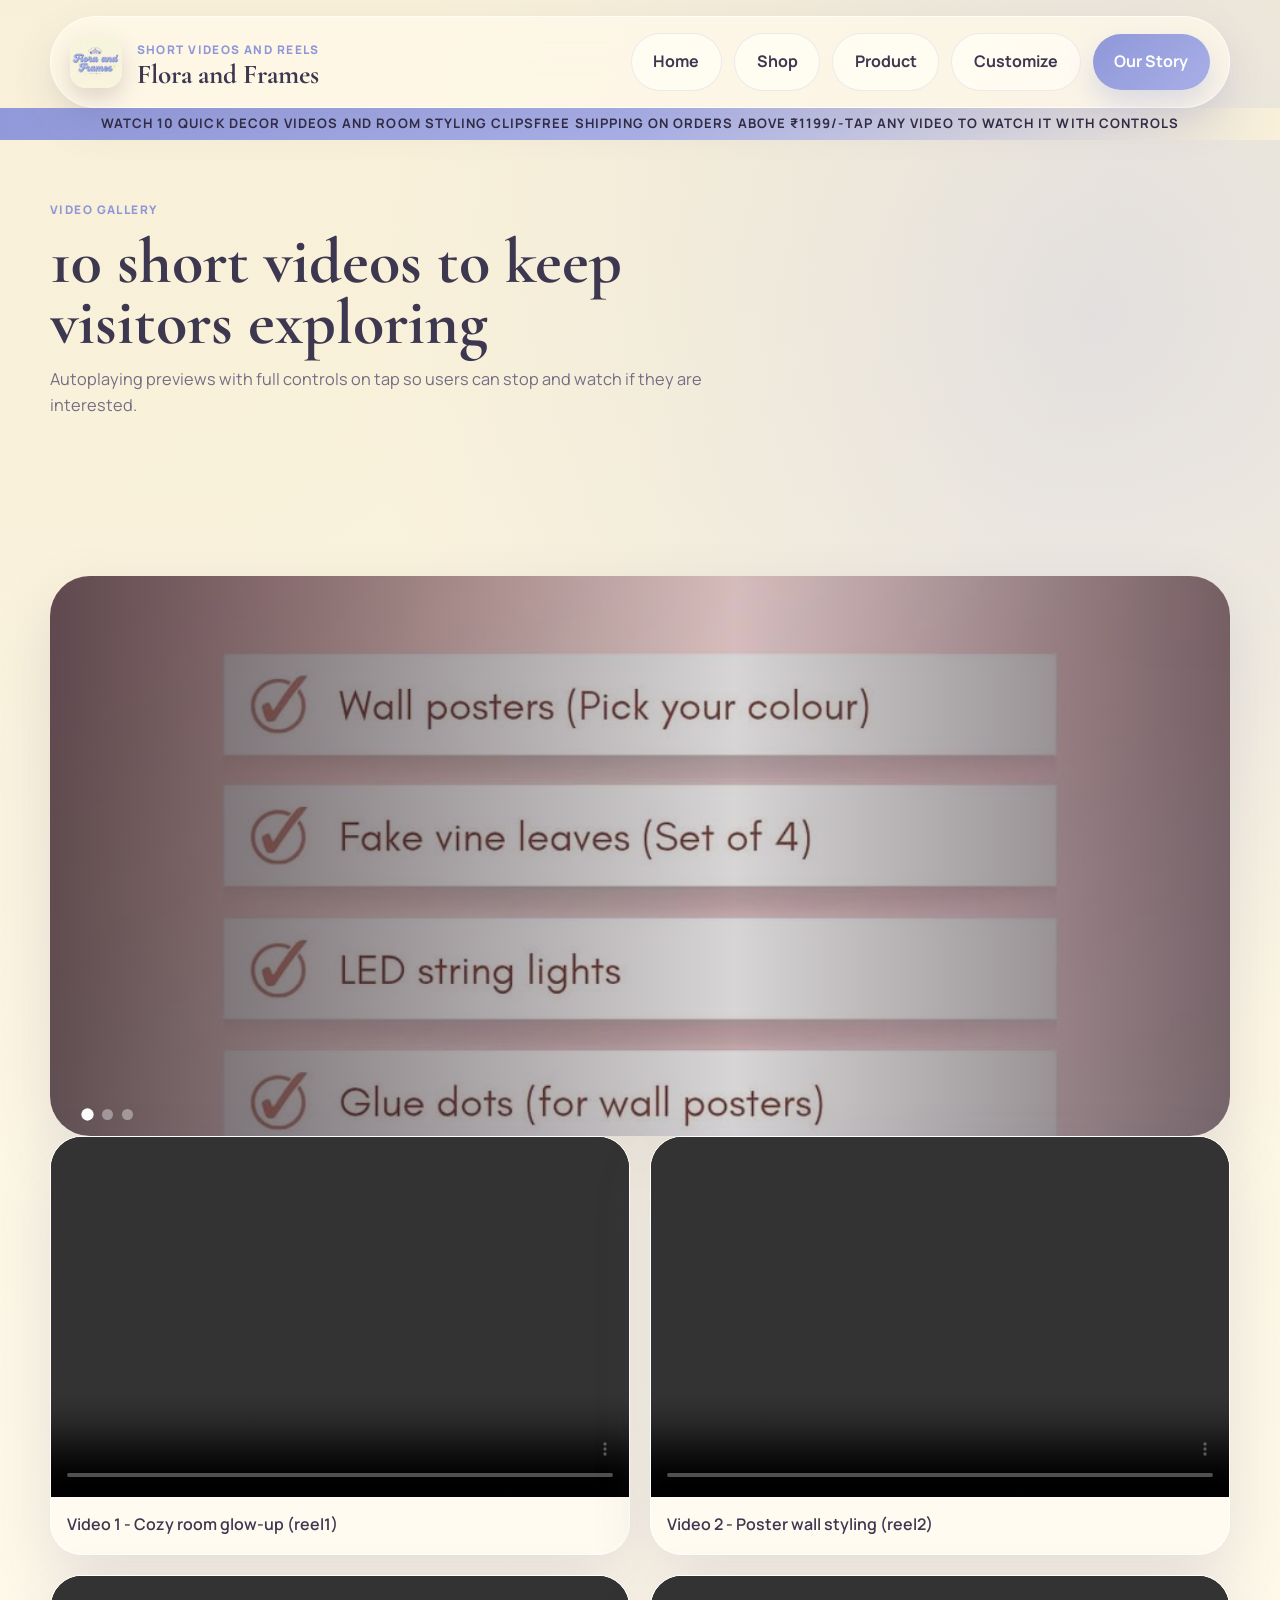
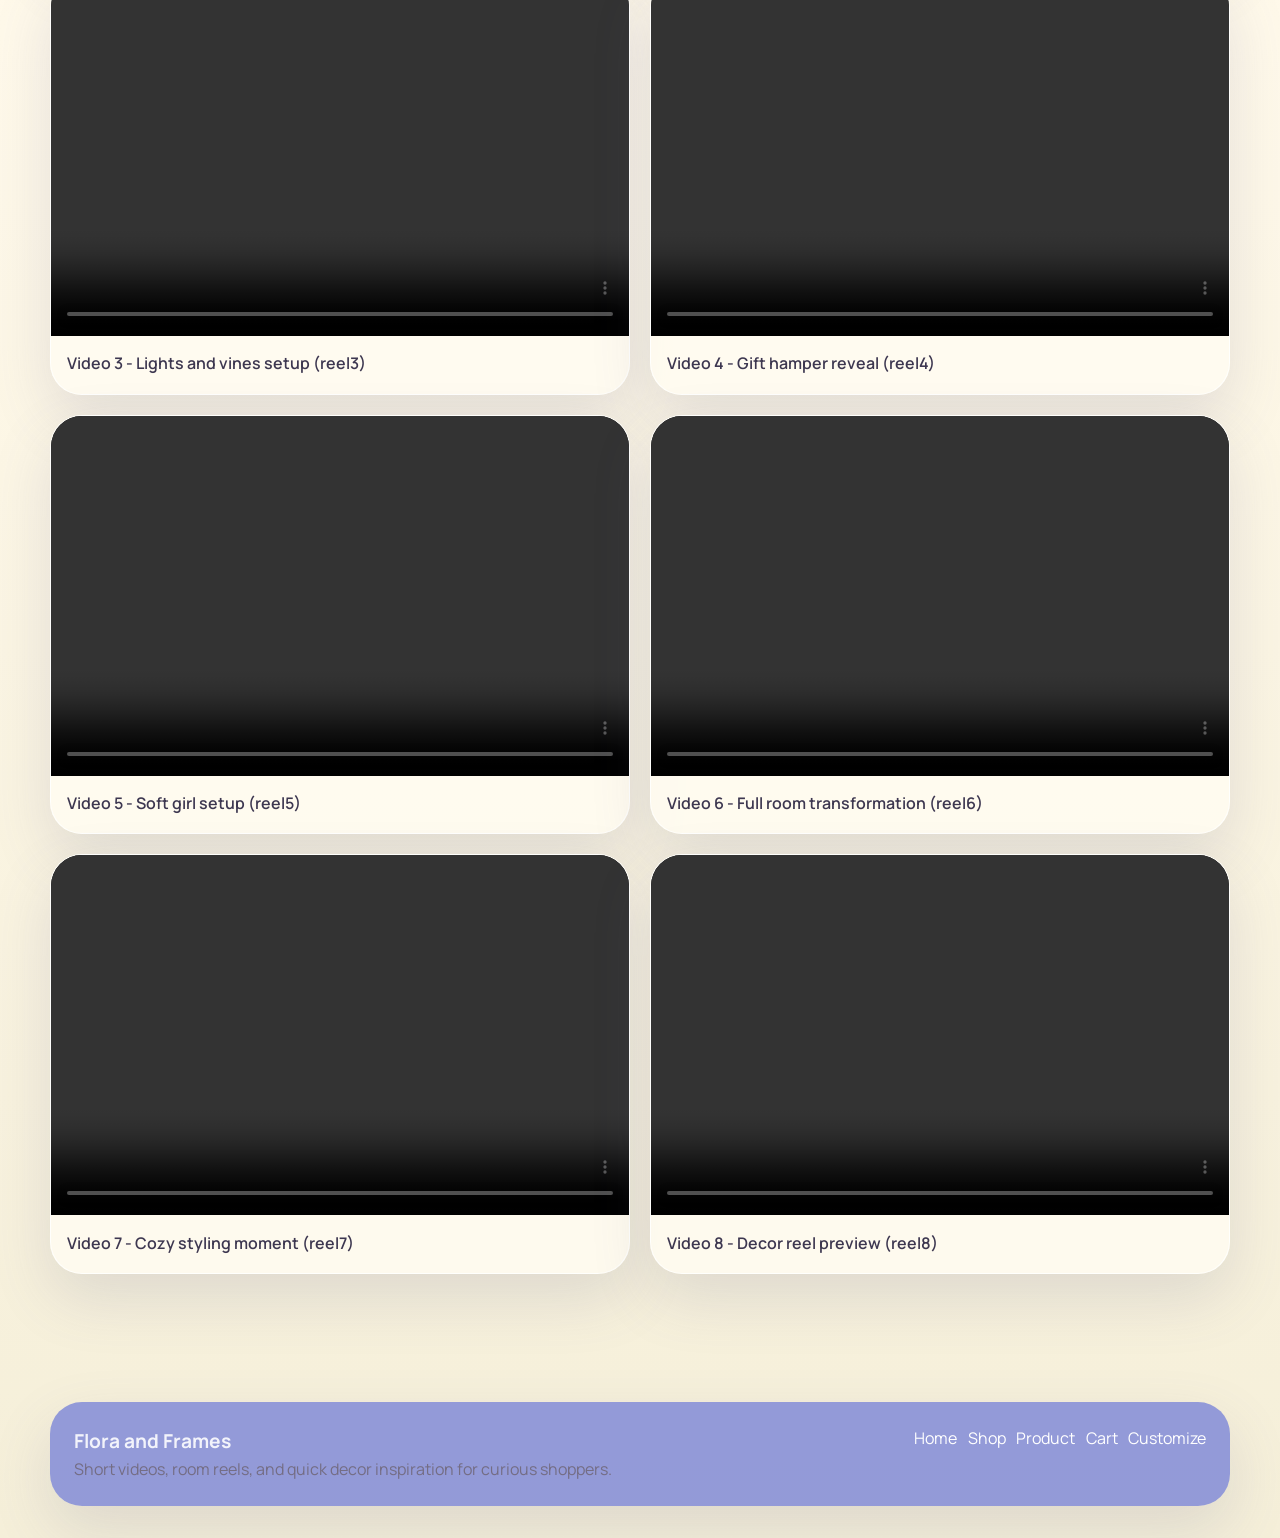
==== videos.html @ ca508e43 "Move site to repo root for Vercel static deploy; add vercel.json Made-with: Cursor" ====
<!doctype html>
<html lang="en">
  <head>
    <meta charset="UTF-8" />
    <meta name="viewport" content="width=device-width, initial-scale=1.0" />
    <title>Flora and Frames - Videos</title>
    <link rel="preconnect" href="https://fonts.googleapis.com" />
    <link rel="preconnect" href="https://fonts.gstatic.com" crossorigin />
    <link
      href="https://fonts.googleapis.com/css2?family=Cormorant+Garamond:wght@500;600;700&family=Manrope:wght@400;500;600;700;800&display=swap"
      rel="stylesheet"
    />
    <link rel="stylesheet" href="style.css" />
  </head>
  <body>
    <nav class="navbar">
      <button
        class="mobile-menu-toggle"
        type="button"
        aria-label="Toggle navigation"
        aria-expanded="false"
      >
        <span></span>
        <span></span>
        <span></span>
      </button>
      <div class="logo" onclick="goHome()">
        <img src="logo.jpg" alt="Flora and Frames" class="logo-img" />
        <div>
          <span class="brand-tag">Short videos and reels</span>
          <h2>Flora and Frames</h2>
        </div>
      </div>
      <div class="nav-actions" aria-label="Quick actions">
        <button
          class="icon-button"
          type="button"
          aria-label="Search"
          onclick="goShop()"
        >
          <svg viewBox="0 0 24 24" aria-hidden="true">
            <circle cx="11" cy="11" r="6.5"></circle>
            <path d="M16.2 16.2L21 21"></path>
          </svg>
        </button>
        <button
          class="icon-button"
          type="button"
          aria-label="Bag"
          onclick="goCart()"
        >
          <svg viewBox="0 0 24 24" aria-hidden="true">
            <path d="M7 8.5h10l-1 10H8z"></path>
            <path d="M9.5 8.5a2.5 2.5 0 0 1 5 0"></path>
          </svg>
          <span class="cart-count" data-cart-count>0</span>
        </button>
      </div>
      <div class="nav-links">
        <button class="nav-button ghost" onclick="goHome()">Home</button>
        <button class="nav-button ghost" onclick="goShop()">Shop</button>
        <button
          class="nav-button ghost"
          data-nav="product"
          onclick="goProduct()"
        >
          Product
        </button>
        <button class="nav-button ghost" onclick="goCustomize()">
          Customize
        </button>
        <button class="nav-button" onclick="goStory()">Our Story</button>
      </div>
    </nav>

    <div class="shipping-banner">
      <div class="announcement-slider" id="announcement-slider">
        <p class="announcement-item is-active">
          Watch 10 quick decor videos and room styling clips
        </p>
        <p class="announcement-item">
          Free shipping on orders above &#8377;1199/-
        </p>
        <p class="announcement-item">Tap any video to watch it with controls</p>
      </div>
    </div>

    <main class="page-main">
      <section class="page-hero section-shell">
        <div class="section-heading" data-animate>
          <span class="eyebrow">Video gallery</span>
          <h1 class="page-title">10 short videos to keep visitors exploring</h1>
          <p>
            Autoplaying previews with full controls on tap so users can stop and
            watch if they are interested.
          </p>
        </div>
      </section>

      <section class="video-gallery section-shell">
        <div class="hero-slider-shell video-gallery-slider" data-animate>
          <div class="hero-slider" id="hero-slider">
            <article class="hero-slide is-active">
              <img
                src="img/product_images/decor_gifts/decor_add1.jpg"
                alt="Rich decor gift set styling"
              />
            </article>
            <article class="hero-slide">
              <img
                src="img/product_images/wall_posters/purple_poster/purple_poster.jpg"
                alt="Purple poster wall inspiration"
              />
            </article>
            <article class="hero-slide">
              <img
                src="img/shop_images/photoframe.jpeg"
                alt="Styled photo frame display"
              />
            </article>
          </div>
          <div class="hero-slider-dots" id="hero-slider-dots"></div>
        </div>

        <div class="video-grid">
          <article class="video-gallery-card" data-animate>
            <video controls muted loop playsinline preload="metadata">
              <source src="Videos/reel1.mp4" type="video/mp4" />
            </video>
            <h3>Video 1 - Cozy room glow-up (reel1)</h3>
          </article>
          <article class="video-gallery-card" data-animate>
            <video controls muted loop playsinline preload="metadata">
              <source src="Videos/reel2.mp4" type="video/mp4" />
            </video>
            <h3>Video 2 - Poster wall styling (reel2)</h3>
          </article>
          <article class="video-gallery-card" data-animate>
            <video controls muted loop playsinline preload="metadata">
              <source src="Videos/reel3.mp4" type="video/mp4" />
            </video>
            <h3>Video 3 - Lights and vines setup (reel3)</h3>
          </article>
          <article class="video-gallery-card" data-animate>
            <video controls muted loop playsinline preload="metadata">
              <source src="Videos/reel4.mp4" type="video/mp4" />
            </video>
            <h3>Video 4 - Gift hamper reveal (reel4)</h3>
          </article>
          <article class="video-gallery-card" data-animate>
            <video controls muted loop playsinline preload="metadata">
              <source src="Videos/reel5.mp4" type="video/mp4" />
            </video>
            <h3>Video 5 - Soft girl setup (reel5)</h3>
          </article>
          <article class="video-gallery-card" data-animate>
            <video controls muted loop playsinline preload="metadata">
              <source src="Videos/reel6.mp4" type="video/mp4" />
            </video>
            <h3>Video 6 - Full room transformation (reel6)</h3>
          </article>
          <article class="video-gallery-card" data-animate>
            <video controls muted loop playsinline preload="metadata">
              <source src="Videos/reel7.mp4" type="video/mp4" />
            </video>
            <h3>Video 7 - Cozy styling moment (reel7)</h3>
          </article>
          <article class="video-gallery-card" data-animate>
            <video controls muted loop playsinline preload="metadata">
              <source src="Videos/reel8.mp4" type="video/mp4" />
            </video>
            <h3>Video 8 - Decor reel preview (reel8)</h3>
          </article>
        </div>
      </section>
    </main>

    <footer class="footer">
      <div>
        <h3>Flora and Frames</h3>
        <p>
          Short videos, room reels, and quick decor inspiration for curious
          shoppers.
        </p>
      </div>
      <div class="footer-links">
        <a href="index.html">Home</a>
        <a href="shop.html">Shop</a>
        <a href="product.html">Product</a>
        <a href="cart.html">Cart</a>
        <a href="customize.html">Customize</a>
      </div>
    </footer>

    <script src="script.js"></script>
  </body>
</html>
---- style.css ----
:root {
  --bg: #f8f0d8;
  --bg-soft: #fff9ea;
  --surface: rgba(255, 249, 234, 0.78);
  --surface-strong: #fffdf4;
  --surface-dark: #443d58;
  --text: #3d3750;
  --muted: #746d84;
  --line: rgba(149, 155, 212, 0.22);
  --rose: #a8afe7;
  --rose-deep: #8f97d8;
  --peach: #f8f0d8;
  --sage: #d8ddb8;
  --blue: #9ea6e7;
  --shadow: 0 24px 60px rgba(96, 92, 137, 0.16);
  --radius-xl: 32px;
  --radius-lg: 24px;
  --radius-md: 18px;
  --radius-sm: 999px;
}

* {
  margin: 0;
  padding: 0;
  box-sizing: border-box;
}

html {
  scroll-behavior: smooth;
}

body {
  font-family: "Manrope", sans-serif;
  background:
    radial-gradient(circle at top left, rgba(248, 240, 216, 0.9), transparent 34%),
    radial-gradient(circle at 85% 10%, rgba(168, 175, 231, 0.28), transparent 24%),
    linear-gradient(180deg, #f8f0d8 0%, #fff9ea 52%, #f5efd9 100%);
  color: var(--text);
  line-height: 1.6;
  overflow-x: hidden;
}

img {
  display: block;
  max-width: 100%;
}

button {
  font: inherit;
}

.page-glow {
  position: fixed;
  width: 30rem;
  height: 30rem;
  border-radius: 50%;
  filter: blur(80px);
  opacity: 0.45;
  pointer-events: none;
  z-index: -1;
}

.page-glow-one {
  top: -8rem;
  left: -8rem;
  background: rgba(248, 240, 216, 0.9);
}

.page-glow-two {
  right: -10rem;
  top: 18rem;
  background: rgba(168, 175, 231, 0.34);
}

.section-shell {
  width: min(1180px, calc(100% - 2rem));
  margin: 0 auto;
}

.page-main {
  padding-bottom: 2rem;
}

.category-rail {
  display: flex;
  gap: 0.8rem;
  overflow-x: auto;
  padding-top: 1.2rem;
  padding-bottom: 0.2rem;
  scrollbar-width: none;
}

.category-rail::-webkit-scrollbar {
  display: none;
}

.rail-pill {
  flex: 0 0 auto;
  padding: 0.85rem 1.15rem;
  border: 1px solid rgba(149, 155, 212, 0.18);
  border-radius: var(--radius-sm);
  background: rgba(255, 253, 244, 0.92);
  color: var(--text);
  cursor: pointer;
  font-weight: 700;
  box-shadow: 0 10px 24px rgba(96, 92, 137, 0.1);
}

.page-hero {
  position: relative;
  padding-top: 3.5rem;
  overflow: hidden;
  min-height: 420px;
}

.shop-hero-slider-shell {
  position: absolute;
  inset: 0;
  z-index: 0;
  overflow: hidden;
  border-radius: calc(var(--radius-xl) + 8px);
  box-shadow: var(--shadow);
  min-height: 420px;
}

.shop-hero-slider-shell .hero-slider {
  min-height: 420px;
}

.shop-hero-slider-shell .hero-slide {
  background: transparent;
}

.shop-hero-slider-shell .hero-slide::after {
  content: "";
  position: absolute;
  inset: 0;
  background: linear-gradient(180deg, rgba(248, 240, 216, 0.72), rgba(248, 240, 216, 0.12) 30%, rgba(36, 23, 29, 0.42));
}

.shop-hero-heading {
  position: relative;
  z-index: 1;
  max-width: 760px;
  padding-top: 2rem;
}

.shop-hero-heading p {
  color: rgba(61, 55, 80, 0.86);
}

.page-title {
  font-family: "Cormorant Garamond", serif;
  font-size: clamp(3rem, 5vw, 4.8rem);
  line-height: 0.95;
  margin-top: 0.65rem;
}

.customize-page {
  background:
    radial-gradient(circle at top right, rgba(240, 202, 112, 0.18), transparent 28%),
    linear-gradient(180deg, #fffaf0 0%, #f7f0e3 100%);
}

.customize-page .page-main {
  position: relative;
}

.customize-page .page-main::before {
  content: "";
  position: absolute;
  inset: 1rem min(2vw, 1rem) auto;
  height: 420px;
  border-radius: 40px;
  background:
    linear-gradient(135deg, rgba(43, 28, 34, 0.04), transparent 36%),
    repeating-linear-gradient(
      90deg,
      rgba(43, 28, 34, 0.03) 0,
      rgba(43, 28, 34, 0.03) 1px,
      transparent 1px,
      transparent 22px
    );
  pointer-events: none;
  z-index: 0;
}

.customize-page .section-shell {
  position: relative;
  z-index: 1;
}

.customize-page .section-heading {
  max-width: 820px;
}

.customize-page .page-hero {
  padding-top: 2.6rem;
}

.customize-page .page-title {
  max-width: 15ch;
  color: #31253f;
}

.customize-page .section-heading p {
  max-width: 42rem;
  font-size: 1.08rem;
}

.customize-hero-meta {
  display: flex;
  flex-wrap: wrap;
  gap: 0.75rem;
  margin-top: 1.4rem;
}

.customize-hero-meta span {
  padding: 0.68rem 1rem;
  border-radius: 999px;
  border: 1px solid rgba(49, 37, 63, 0.12);
  background: rgba(255, 255, 255, 0.68);
  color: #31253f;
  font-size: 0.9rem;
  font-weight: 700;
}

.shipping-banner {
  background: linear-gradient(90deg, #9199da, #aab1e8, #f8f0d8);
  color: #2f2940;
  display: flex;
  align-items: center;
  justify-content: center;
  text-align: center;
  padding: 0.5rem 1rem;
  font-size: 0.82rem;
  font-weight: 700;
  letter-spacing: 0.08em;
  text-transform: uppercase;
}

.announcement-slider {
  display: flex;
  align-items: center;
  justify-content: center;
  min-height: 0;
}

.announcement-item {
  margin: 0;
  line-height: 1.2;
  opacity: 1;
  transform: none;
  transition: none;
}

.announcement-item.is-active {
  opacity: 1;
  transform: none;
}

.navbar {
  position: sticky;
  top: 0;
  z-index: 30;
  display: flex;
  align-items: center;
  justify-content: space-between;
  width: min(1180px, calc(100% - 2rem));
  margin: 1rem auto 0;
  padding: 1rem 1.2rem;
  background: rgba(255, 249, 234, 0.78);
  border: 1px solid rgba(255, 255, 255, 0.7);
  box-shadow: 0 16px 40px rgba(96, 92, 137, 0.12);
  backdrop-filter: blur(18px);
  border-radius: 999px;
}

.logo {
  display: flex;
  align-items: center;
  gap: 0.9rem;
  cursor: pointer;
}

.logo-img {
  width: 52px;
  height: 52px;
  object-fit: cover;
  border-radius: 16px;
  box-shadow: 0 10px 24px rgba(78, 45, 62, 0.18);
}

.brand-tag,
.eyebrow {
  display: inline-flex;
  align-items: center;
  gap: 0.45rem;
  font-size: 0.74rem;
  font-weight: 800;
  letter-spacing: 0.12em;
  text-transform: uppercase;
  color: var(--rose-deep);
}

.logo h2,
.section-heading h2,
.customize-copy h2,
.cta-card h2 {
  font-family: "Cormorant Garamond", serif;
}

.logo h2 {
  font-size: 1.7rem;
  line-height: 1;
}

.nav-links {
  display: flex;
  align-items: center;
  gap: 0.75rem;
  flex-wrap: wrap;
  justify-content: flex-end;
}

.nav-actions {
  display: none;
  align-items: center;
  gap: 0.3rem;
}

.icon-button {
  display: inline-flex;
  align-items: center;
  justify-content: center;
  width: 38px;
  height: 38px;
  padding: 0;
  border: none;
  border-radius: 50%;
  background: transparent;
  color: var(--text);
  cursor: pointer;
  box-shadow: none;
  position: relative;
}

.icon-button svg {
  width: 20px;
  height: 20px;
  stroke: currentColor;
  fill: none;
  stroke-width: 1.8;
  stroke-linecap: round;
  stroke-linejoin: round;
}

.cart-count {
  display: none;
  align-items: center;
  justify-content: center;
  min-width: 18px;
  height: 18px;
  padding: 0 4px;
  border-radius: 999px;
  background: var(--rose-deep);
  color: #fff;
  font-size: 0.68rem;
  font-weight: 800;
  position: absolute;
  top: 3px;
  right: 0;
}

.mobile-menu-toggle {
  display: none;
  width: 48px;
  height: 48px;
  padding: 0;
  border: 1px solid rgba(149, 155, 212, 0.18);
  border-radius: 16px;
  background: rgba(255, 253, 244, 0.84);
  cursor: pointer;
  position: relative;
}

.mobile-menu-toggle span {
  display: block;
  width: 20px;
  height: 2px;
  position: absolute;
  left: 50%;
  border-radius: 999px;
  background: var(--text);
  transition: transform 0.25s ease, opacity 0.25s ease;
  transform: translateX(-50%);
}

.mobile-menu-toggle span:nth-child(1) {
  top: 15px;
}

.mobile-menu-toggle span:nth-child(2) {
  top: 22px;
}

.mobile-menu-toggle span:nth-child(3) {
  top: 29px;
}

.nav-button,
.shop-now-btn,
.hero-link,
.scroll-card button,
.custom-chip {
  border: none;
  transition: transform 0.25s ease, box-shadow 0.25s ease, background 0.25s ease;
}

.nav-button,
.shop-now-btn,
.hero-link {
  border-radius: var(--radius-sm);
  padding: 0.95rem 1.35rem;
  cursor: pointer;
  font-weight: 700;
}

.nav-button {
  background: linear-gradient(135deg, var(--rose-deep), var(--rose));
  color: #fff;
  box-shadow: 0 14px 30px rgba(143, 151, 216, 0.3);
}

.nav-button.ghost,
.hero-link {
  background: rgba(255, 253, 244, 0.84);
  color: var(--text);
  border: 1px solid rgba(149, 155, 212, 0.18);
  box-shadow: none;
}

.nav-button:hover,
.shop-now-btn:hover,
.hero-link:hover,
.scroll-card button:hover,
.custom-chip:hover {
  transform: translateY(-2px);
}

.hero {
  position: relative;
  min-height: 90vh;
  display: grid;
  align-items: center;
  margin-top: 1rem;
  padding: 2.5rem 0 1rem;
}

.store-hero {
  display: grid;
  grid-template-columns: minmax(0, 1.3fr) minmax(260px, 0.54fr);
  gap: 1.25rem;
  padding-top: 1.5rem;
  align-items: stretch;
}

.hero-slider-shell {
  position: relative;
  overflow: hidden;
  border-radius: calc(var(--radius-xl) + 8px);
  box-shadow: var(--shadow);
  min-height: 560px;
}

.hero-slider {
  position: relative;
  min-height: 560px;
}

.hero-slide {
  position: absolute;
  inset: 0;
  opacity: 0;
  visibility: hidden;
  transition: opacity 0.65s ease, visibility 0.65s ease;
  background-size: cover;
  background-position: center;
}

.hero-slide.is-active {
  opacity: 1;
  visibility: visible;
}

.hero-slide:nth-child(1) {
  background-image: url("img/hero/hero-photo-1.jpg");
}

.hero-slide:nth-child(2) {
  background-image: url("img/hero/hero-photo-2.jpg");
}

.hero-slide:nth-child(3) {
  background-image: url("img/hero/hero-photo-3.jpg");
}

.hero-slide img {
  width: 100%;
  height: 100%;
  object-fit: cover;
}

.hero-slide::after {
  content: "";
  position: absolute;
  inset: 0;
  background: linear-gradient(90deg, rgba(36, 23, 29, 0.72) 0%, rgba(36, 23, 29, 0.18) 58%, rgba(36, 23, 29, 0.62) 100%);
}

.hero-slide-copy {
  position: absolute;
  left: 2rem;
  bottom: 2rem;
  z-index: 1;
  max-width: 540px;
  color: #fff;
}

.hero-slide-copy h1,
.hero-slide-copy h2 {
  font-family: "Cormorant Garamond", serif;
  font-size: clamp(2.9rem, 6vw, 5rem);
  line-height: 0.95;
  margin-top: 0.65rem;
}

.hero-slide-copy p {
  margin-top: 0.85rem;
  color: rgba(255, 255, 255, 0.86);
}

.hero-slider-dots {
  position: absolute;
  left: 2rem;
  bottom: 1rem;
  z-index: 2;
  display: flex;
  gap: 0.55rem;
}

.hero-slider-dot {
  width: 11px;
  height: 11px;
  border-radius: 50%;
  border: none;
  background: rgba(255, 255, 255, 0.38);
  cursor: pointer;
}

.hero-slider-dot.is-active {
  background: #fff;
  transform: scale(1.12);
}

.hero-side-stack {
  display: grid;
  gap: 1rem;
}

.mini-promo-card {
  padding: 1.35rem;
  border-radius: var(--radius-xl);
  background: rgba(255, 252, 248, 0.82);
  border: 1px solid rgba(255, 255, 255, 0.82);
  box-shadow: var(--shadow);
}

.mini-promo-card.soft {
  background: linear-gradient(180deg, rgba(255, 247, 244, 0.9), rgba(252, 233, 239, 0.9));
}

.mini-promo-card h3 {
  margin-top: 0.65rem;
  font-size: 1.4rem;
}

.mini-promo-card p {
  margin-top: 0.55rem;
  color: var(--muted);
}

.text-link {
  margin-top: 1rem;
  padding: 0;
  background: transparent;
  color: var(--rose-deep);
  font-weight: 800;
  cursor: pointer;
}

.store-grid {
  display: grid;
  grid-template-columns: repeat(3, minmax(0, 1fr));
  gap: 1.25rem;
  padding-top: 2rem;
}

.feature-panel {
  padding: 1.4rem;
  border-radius: var(--radius-xl);
  background: rgba(255, 252, 248, 0.82);
  border: 1px solid rgba(255, 255, 255, 0.82);
  box-shadow: var(--shadow);
}

.feature-panel.wide {
  grid-column: span 2;
  display: flex;
  align-items: center;
  justify-content: space-between;
  gap: 1rem;
}

.feature-panel h2,
.feature-panel h3 {
  margin-top: 0.55rem;
}

.feature-panel p {
  margin-top: 0.55rem;
  color: var(--muted);
}

.hero-backdrop {
  position: absolute;
  inset: 0;
  border-radius: calc(var(--radius-xl) + 8px);
  overflow: hidden;
}

.hero-backdrop::after {
  content: "";
  position: absolute;
  inset: 0;
  background:
    linear-gradient(90deg, rgba(36, 23, 29, 0.74) 0%, rgba(36, 23, 29, 0.2) 58%, rgba(36, 23, 29, 0.56) 100%);
}

.hero-backdrop img {
  width: 100%;
  height: 100%;
  object-fit: cover;
  transform: scale(1.05);
}

.hero-grid {
  position: relative;
  z-index: 1;
  display: grid;
  grid-template-columns: minmax(0, 1.2fr) minmax(280px, 0.72fr);
  gap: 2rem;
  align-items: end;
  padding: 3rem;
}

.hero-copy {
  color: #fff;
  max-width: 680px;
}

.hero-copy h1 {
  font-family: "Cormorant Garamond", serif;
  font-size: clamp(3.2rem, 7vw, 5.8rem);
  line-height: 0.95;
  margin: 1rem 0;
}

.hero-copy p {
  max-width: 580px;
  font-size: 1.05rem;
  color: rgba(255, 255, 255, 0.84);
}

.hero-actions {
  display: flex;
  flex-wrap: wrap;
  gap: 1rem;
  margin-top: 1.8rem;
}

.shop-now-btn {
  background: linear-gradient(135deg, #f8f0d8, #a8afe7);
  color: #322c46;
  box-shadow: 0 18px 36px rgba(168, 175, 231, 0.28);
}

.hero-stats {
  display: grid;
  grid-template-columns: repeat(3, minmax(0, 1fr));
  gap: 1rem;
  margin-top: 2rem;
}

.stat-card,
.hero-panel,
.trust-strip,
.scroll-card,
.category-card,
.preview-card,
.carousel-container,
.process-card,
.cta-card,
.footer {
  box-shadow: var(--shadow);
}

.stat-card {
  padding: 1rem 1rem 1.1rem;
  border-radius: var(--radius-md);
  background: rgba(255, 255, 255, 0.14);
  border: 1px solid rgba(255, 255, 255, 0.22);
  backdrop-filter: blur(10px);
}

.stat-card strong {
  display: block;
  font-size: 1.35rem;
}

.stat-card span {
  display: block;
  margin-top: 0.35rem;
  font-size: 0.9rem;
  color: rgba(255, 255, 255, 0.8);
}

.hero-panel {
  align-self: center;
  padding: 1.4rem;
  background: rgba(255, 249, 234, 0.18);
  color: #fff;
  border: 1px solid rgba(255, 255, 255, 0.22);
  border-radius: var(--radius-xl);
  backdrop-filter: blur(18px);
}

.panel-badge,
.preview-pill {
  display: inline-block;
  padding: 0.45rem 0.8rem;
  border-radius: var(--radius-sm);
  background: rgba(255, 255, 255, 0.16);
  font-size: 0.76rem;
  letter-spacing: 0.08em;
  text-transform: uppercase;
}

.hero-panel h3 {
  font-family: "Cormorant Garamond", serif;
  font-size: 2rem;
  margin: 1rem 0 0.45rem;
}

.hero-panel p {
  color: rgba(255, 255, 255, 0.84);
}

.vibe-tags,
.preview-tags,
.carousel-dots,
.footer-links,
.customize-controls {
  display: flex;
  flex-wrap: wrap;
  gap: 0.65rem;
}

.vibe-tags {
  margin-top: 1rem;
}

.vibe-tags span,
.preview-tags span {
  padding: 0.55rem 0.9rem;
  border-radius: var(--radius-sm);
  background: rgba(255, 255, 255, 0.12);
  border: 1px solid rgba(255, 255, 255, 0.12);
  font-size: 0.84rem;
}

.mini-room-card {
  display: grid;
  grid-template-columns: 92px 1fr;
  gap: 1rem;
  margin-top: 1.35rem;
  padding: 0.9rem;
  border-radius: var(--radius-md);
  background: rgba(255, 255, 255, 0.08);
}

.mini-room-card img {
  width: 92px;
  height: 92px;
  border-radius: 18px;
  object-fit: cover;
}

.mini-room-card h4 {
  margin-bottom: 0.3rem;
}

.trust-strip {
  display: grid;
  grid-template-columns: repeat(4, minmax(0, 1fr));
  gap: 1rem;
  margin-top: 1.25rem;
  padding: 1.25rem;
  border-radius: var(--radius-xl);
  background: rgba(255, 252, 241, 0.78);
  border: 1px solid rgba(255, 255, 255, 0.65);
  backdrop-filter: blur(14px);
}

.trust-strip div {
  text-align: center;
  font-weight: 700;
  color: var(--muted);
}

.favorites-section,
.product-strip-section,
.video-strip-section,
.categories-section,
.customize-section,
.custom-request-section,
.real-rooms-section,
.process-section,
.story-section,
.cta-section {
  padding: 6rem 0 0;
}

.section-heading {
  max-width: 720px;
  margin-bottom: 2rem;
}

.section-heading.compact {
  margin-bottom: 1.2rem;
}

.section-heading h2,
.customize-copy h2,
.cta-card h2 {
  font-size: clamp(2.6rem, 4vw, 4rem);
  line-height: 0.95;
  margin-top: 0.65rem;
}

.section-heading p,
.customize-copy p,
.cta-card p {
  margin-top: 0.8rem;
  color: var(--muted);
  font-size: 1.02rem;
}

.horizontal-scroll {
  display: grid;
  grid-auto-flow: column;
  grid-auto-columns: minmax(250px, 290px);
  gap: 1.25rem;
  overflow-x: auto;
  padding: 0.35rem 0.15rem 1rem;
  scrollbar-width: none;
}

.horizontal-scroll::-webkit-scrollbar {
  display: none;
}

.scroll-card {
  min-height: 100%;
  border-radius: 28px;
  overflow: hidden;
  background: rgba(255, 253, 244, 0.9);
  border: 1px solid rgba(255, 255, 255, 0.9);
  transform-style: preserve-3d;
}

.scroll-card img {
  width: 100%;
  height: 270px;
  object-fit: cover;
}

.card-copy {
  padding: 1.2rem;
}

.card-label {
  display: inline-block;
  margin-bottom: 0.7rem;
  color: var(--rose-deep);
  font-size: 0.76rem;
  font-weight: 800;
  letter-spacing: 0.1em;
  text-transform: uppercase;
}

.scroll-card h3,
.category-card h3,
.process-card h3,
.footer h3 {
  font-size: 1.2rem;
}

.scroll-card p,
.category-card p,
.process-card p,
.footer p {
  color: var(--muted);
}

.card-meta {
  display: flex;
  align-items: center;
  justify-content: space-between;
  margin-top: 1rem;
}

.card-meta span {
  font-weight: 800;
  color: var(--text);
}

.scroll-card button {
  padding: 0.75rem 1rem;
  border-radius: var(--radius-sm);
  background: rgba(168, 175, 231, 0.16);
  color: var(--rose-deep);
  font-weight: 700;
  cursor: pointer;
}

.product-strip {
  display: grid;
  grid-auto-flow: column;
  grid-auto-columns: minmax(200px, 230px);
  gap: 1rem;
  overflow-x: auto;
  padding-bottom: 0.5rem;
  scrollbar-width: none;
}

.product-strip::-webkit-scrollbar {
  display: none;
}

.product-strip-card {
  background: transparent;
}

.product-strip-card img {
  width: 100%;
  height: 220px;
  object-fit: cover;
  border-radius: 12px;
}

.product-strip-card h3 {
  margin-top: 0.9rem;
  font-size: 1rem;
  font-weight: 500;
}

.product-strip-card p {
  margin-top: 0.45rem;
  font-size: 1.05rem;
  color: var(--text);
}

.product-strip-card button {
  width: 100%;
  margin-top: 1rem;
  padding: 0.85rem 1rem;
  border: 1.6px solid rgba(61, 55, 80, 0.72);
  border-radius: 999px;
  background: #fffdf4;
  color: var(--text);
  font-weight: 600;
  cursor: pointer;
  box-shadow: none;
}

.product-strip-card button:hover {
  background: #f5efff;
}

.category-grid,
.process-grid {
  display: grid;
  grid-template-columns: repeat(4, minmax(0, 1fr));
  gap: 1.25rem;
}

.category-grid {
  align-items: stretch;
}

.featured-product-showcase {
  display: grid;
  gap: 1rem;
  margin-bottom: 2rem;
}

.featured-product-main {
  display: grid;
  grid-template-columns: minmax(220px, 320px) minmax(0, 1fr);
  gap: 1.25rem;
  align-items: start;
  padding: 1.25rem;
  border-radius: var(--radius-xl);
  background: rgba(255, 252, 241, 0.88);
  border: 1px solid rgba(255, 255, 255, 0.82);
  box-shadow: var(--shadow);
}

.featured-product-gallery {
  display: grid;
  grid-template-columns: repeat(2, minmax(0, 1fr));
  gap: 0.9rem;
  align-items: stretch;
}

.featured-product-gallery img {
  width: 100%;
  aspect-ratio: 1 / 1;
  object-fit: cover;
  border-radius: 24px;
  display: block;
}

.featured-product-copy h3 {
  margin-top: 0.45rem;
  font-size: 2rem;
  font-family: "Cormorant Garamond", serif;
}

.featured-product-copy p {
  margin-top: 0.65rem;
  color: var(--muted);
  max-width: 34rem;
}

.mini-product-slider {
  display: grid;
  grid-auto-flow: column;
  grid-auto-columns: minmax(145px, 165px);
  gap: 0.9rem;
  overflow-x: auto;
  padding-bottom: 0.3rem;
  scrollbar-width: none;
}

.mini-product-slider::-webkit-scrollbar {
  display: none;
}

.mini-product-card {
  padding: 0.7rem;
  border-radius: 24px;
  background: rgba(255, 252, 241, 0.88);
  border: 1px solid rgba(255, 255, 255, 0.82);
  box-shadow: var(--shadow);
}

.mini-product-card img {
  width: 100%;
  aspect-ratio: 1 / 1;
  object-fit: cover;
  border-radius: 18px;
}

.mini-product-card h4 {
  margin-top: 0.7rem;
  font-size: 0.95rem;
}

.mini-product-card p {
  margin-top: 0.2rem;
  color: var(--muted);
  font-size: 0.92rem;
}

.category-card,
.process-card,
.preview-card,
.cta-card {
  border-radius: var(--radius-xl);
  background: rgba(255, 252, 241, 0.84);
  border: 1px solid rgba(255, 255, 255, 0.8);
  overflow: hidden;
}

.category-card img {
  width: 100%;
  height: 290px;
  object-fit: cover;
  border-radius: 50%;
  width: min(250px, 100%);
  aspect-ratio: 1 / 1;
  margin: 1rem auto 0;
}

.category-copy {
  padding: 1.3rem;
}

.category-slideshow-card .slideshow-wrapper {
  position: relative;
  width: 100%;
  min-height: 290px;
  overflow: hidden;
  background: #fff;
  border-radius: 50%;
  margin: 1rem auto 0;
  display: grid;
  place-items: center;
}

.category-slideshow-card .slideshow-image {
  width: 100%;
  height: 100%;
  object-fit: cover;
  border-radius: 50%;
  opacity: 0;
  transition: opacity 0.8s ease;
}

.category-slideshow-card .slideshow-image.is-visible {
  opacity: 1;
}

.category-slideshow-card .slideshow-dots {
  position: absolute;
  left: 50%;
  bottom: 0.8rem;
  transform: translateX(-50%);
  display: flex;
  gap: 0.4rem;
  pointer-events: none;
}

.category-slideshow-card .slideshow-dot {
  width: 9px;
  height: 9px;
  border-radius: 50%;
  border: 1px solid rgba(255, 255, 255, 0.92);
  background: rgba(255, 255, 255, 0.35);
  pointer-events: auto;
  cursor: pointer;
}

.category-slideshow-card .slideshow-dot.active {
  background: rgba(255, 255, 255, 1);
  transform: scale(1.16);
}

.category-slideshow-card:hover {
  transform: translateY(-6px) scale(1.01);
  box-shadow: 0 22px 60px rgba(67, 57, 89, 0.24);
}

.category-card {
  transition: transform 0.3s ease, box-shadow 0.3s ease;
  min-height: 100%;
}

.category-card:hover {
  transform: translateY(-8px);
}

.category-card-compact {
  background: transparent;
  border: none;
  border-radius: 0;
  box-shadow: none;
  overflow: visible;
  cursor: pointer;
}

.category-card-compact img {
  height: 270px;
  border-radius: 0;
  width: 100%;
  aspect-ratio: 1 / 1;
  margin: 0;
}

.category-card-compact .category-copy {
  padding: 0.65rem 0 0;
}

.category-card-compact .category-copy h3 {
  display: flex;
  align-items: center;
  gap: 0.45rem;
  margin: 0;
  font-size: 1.45rem;
  font-family: "Manrope", sans-serif;
  font-weight: 500;
  letter-spacing: 0.01em;
}

.category-card-compact .category-copy h3 span {
  font-size: 1.15em;
}

.product-price {
  margin-top: 0.45rem;
  font-size: 1.05rem;
  color: var(--text);
  font-weight: 500;
}

.product-cart-btn {
  width: 100%;
  margin-top: 1rem;
  padding: 0.9rem 1rem;
  border: 1.6px solid rgba(61, 55, 80, 0.72);
  border-radius: 999px;
  background: #fffdf4;
  color: var(--text);
  font-weight: 600;
  cursor: pointer;
  box-shadow: none;
  transition: background 0.25s ease, transform 0.25s ease;
}

.product-cart-btn:hover {
  background: rgba(168, 175, 231, 0.14);
  transform: translateY(-2px);
}

.customize-grid {
  display: grid;
  grid-template-columns: minmax(280px, 0.82fr) minmax(0, 1.18fr);
  gap: 1.4rem;
  align-items: start;
}

.customize-copy {
  display: grid;
  gap: 1rem;
}

.customize-intro-card {
  padding: 1.2rem 1.2rem 1.1rem;
  border-radius: 26px;
  background: rgba(255, 252, 241, 0.84);
  border: 1px solid rgba(255, 255, 255, 0.92);
}

.customize-intro-card h3 {
  margin-top: 0.5rem;
  font-size: 1.9rem;
  line-height: 1;
  font-family: "Cormorant Garamond", serif;
}

.customize-intro-card p {
  margin-top: 0.7rem;
  color: var(--muted);
}

.customize-controls {
  margin-top: 1.5rem;
}

.custom-chip {
  padding: 0.9rem 1.1rem;
  border-radius: var(--radius-sm);
  background: rgba(255, 252, 241, 0.88);
  border: 1px solid var(--line);
  color: var(--text);
  cursor: pointer;
  font-weight: 700;
}

.custom-chip.is-active {
  background: linear-gradient(135deg, var(--rose-deep), var(--rose));
  color: #fff;
  box-shadow: 0 14px 30px rgba(143, 151, 216, 0.26);
}

.customize-features {
  display: grid;
  gap: 0.9rem;
}

.feature-line {
  padding: 0.95rem 1rem;
  border-radius: 22px;
  background: rgba(255, 255, 255, 0.72);
  border: 1px solid rgba(49, 37, 63, 0.08);
}

.feature-line strong {
  display: block;
  margin-bottom: 0.25rem;
}

.feature-line span {
  color: var(--muted);
}

.preview-card {
  position: relative;
  padding: 1.35rem;
  min-height: 540px;
  transition: background 0.4s ease, transform 0.4s ease;
  border: 1px solid rgba(49, 37, 63, 0.08);
  box-shadow: 0 24px 48px rgba(73, 58, 78, 0.12);
}

.customize-product-card {
  width: min(100%, 420px);
  margin: 0 auto;
  padding: 1.35rem;
  border-radius: var(--radius-xl);
  background: rgba(255, 252, 241, 0.95);
  border: 1px solid rgba(255, 255, 255, 0.9);
  box-shadow: var(--shadow);
}

.customize-slider {
  position: relative;
  overflow: hidden;
  border-radius: 28px;
  background: rgba(255, 255, 255, 0.55);
  min-height: 360px;
}

.customize-slider-track {
  position: relative;
  min-height: 360px;
}

.customize-slide {
  display: none;
}

.customize-slide.is-active {
  display: block;
}

.customize-slide img {
  width: 100%;
  height: 360px;
  object-fit: cover;
  border-radius: 28px;
}

.customize-slider-btn {
  position: absolute;
  top: 50%;
  transform: translateY(-50%);
  width: 44px;
  height: 44px;
  border: none;
  border-radius: 50%;
  background: rgba(255, 253, 244, 0.9);
  color: var(--text);
  font-size: 1.2rem;
  cursor: pointer;
  box-shadow: 0 12px 26px rgba(43, 28, 34, 0.12);
}

.customize-slider-prev {
  left: 0.9rem;
}

.customize-slider-next {
  right: 0.9rem;
}

.customize-mini-gallery {
  display: grid;
  grid-template-columns: repeat(3, minmax(0, 1fr));
  gap: 0.7rem;
  margin-top: 0.95rem;
}

.customize-mini-gallery img {
  width: 100%;
  height: 82px;
  object-fit: cover;
  border-radius: 18px;
}

.customize-card-link-row {
  display: flex;
  justify-content: center;
  align-items: center;
  min-height: 72px;
  padding: 0.95rem 0 0.1rem;
}

.customize-inline-link {
  border: none;
  background: transparent;
  color: var(--text);
  font-size: 1.02rem;
  font-weight: 600;
  text-decoration: underline;
  text-underline-offset: 0.18em;
  cursor: pointer;
}

/* Product page styles */
.product-header {
  background: rgba(255, 255, 255, 0.95);
  border-bottom: 1px solid rgba(149, 155, 212, 0.2);
  padding: 1rem 1.25rem;
  position: sticky;
  top: 0;
  z-index: 25;
}

.product-header-inner {
  display: flex;
  justify-content: space-between;
  align-items: center;
  gap: 1rem;
  max-width: min(1180px, calc(100% - 2rem));
  margin: 0 auto;
}

.back-btn {
  border: 1px solid rgba(149, 155, 212, 0.36);
  background: #fff;
  border-radius: 999px;
  color: var(--text);
  font-weight: 700;
  padding: 0.65rem 1rem;
  cursor: pointer;
}

.product-main {
  max-width: min(1180px, calc(100% - 2rem));
  margin: 2rem auto;
  padding: 0 1rem;
}

.product-grid {
  display: grid;
  grid-template-columns: repeat(auto-fit, minmax(220px, 1fr));
  gap: 1.2rem;
}

.product-card {
  border-radius: var(--radius-xl);
  background: rgba(255, 252, 241, 0.95);
  border: 1px solid rgba(255, 255, 255, 0.85);
  box-shadow: var(--shadow);
  overflow: hidden;
}

.product-card img {
  width: 100%;
  height: 220px;
  object-fit: cover;
}

.product-info {
  padding: 0.95rem 0.9rem 1rem;
}

.product-info h3 {
  font-size: 1.1rem;
  margin-bottom: 0.35rem;
}

.product-price {
  font-size: 1.05rem;
  color: var(--rose-deep);
  font-weight: 700;
}

.empty-state {
  font-size: 1.08rem;
  color: var(--muted);
  text-align: center;
  margin-top: 0.85rem;
}


.custom-request-card {
  padding: 1.35rem;
  border-radius: var(--radius-xl);
  background: rgba(255, 255, 255, 0.82);
  border: 1px solid rgba(49, 37, 63, 0.08);
  box-shadow: 0 24px 48px rgba(73, 58, 78, 0.1);
}

.custom-request-grid {
  display: grid;
  grid-template-columns: repeat(2, minmax(0, 1fr));
  gap: 1rem;
}

.custom-field {
  display: grid;
  gap: 0.45rem;
}

.custom-field span {
  font-size: 0.92rem;
  font-weight: 700;
  color: var(--muted);
}

.custom-field input,
.custom-field select,
.custom-field textarea {
  width: 100%;
  padding: 0.95rem 1rem;
  border-radius: 18px;
  border: 1px solid rgba(61, 55, 80, 0.18);
  background: rgba(255, 255, 255, 0.96);
  color: var(--text);
  font: inherit;
}

.custom-field textarea {
  resize: vertical;
  min-height: 120px;
}

.custom-field-full {
  grid-column: 1 / -1;
}

.custom-request-note {
  margin-top: 1.1rem;
  padding: 1rem 1.1rem;
  border-radius: 22px;
  background: rgba(255, 255, 255, 0.55);
}

.custom-request-note p {
  margin-top: 0.35rem;
  color: var(--muted);
}

.custom-request-actions {
  margin-top: 1.1rem;
}

.custom-request-actions .nav-button {
  width: 100%;
  justify-content: center;
}

.preview-card.theme-soft {
  background: linear-gradient(180deg, rgba(255, 249, 234, 0.96), rgba(232, 235, 255, 0.92));
}

.preview-card.theme-cozy {
  background: linear-gradient(180deg, rgba(255, 247, 229, 0.96), rgba(248, 240, 216, 0.92));
}

.preview-card.theme-fresh {
  background: linear-gradient(180deg, rgba(255, 250, 238, 0.96), rgba(226, 231, 255, 0.9));
}

.preview-top {
  display: flex;
  justify-content: space-between;
  align-items: center;
  gap: 1rem;
}

.preview-stage {
  position: relative;
  margin-top: 1.2rem;
  border-radius: 26px;
  overflow: hidden;
  min-height: 330px;
  background: rgba(255, 255, 255, 0.6);
}

.preview-stage img {
  width: 100%;
  height: 330px;
  object-fit: cover;
  position: relative;
  z-index: 1;
}

.preview-orb {
  position: absolute;
  inset: auto auto -3rem -2rem;
  width: 11rem;
  height: 11rem;
  border-radius: 50%;
  background: rgba(168, 175, 231, 0.32);
  filter: blur(10px);
  z-index: 0;
  animation: floatOrb 5.5s ease-in-out infinite;
}

@keyframes floatOrb {
  0%, 100% {
    transform: translate3d(0, 0, 0) scale(1);
  }
  50% {
    transform: translate3d(1.2rem, -1rem, 0) scale(1.08);
  }
}

.preview-notes {
  margin-top: 1.1rem;
}

.carousel-container {
  position: relative;
  overflow: hidden;
  border-radius: calc(var(--radius-xl) + 6px);
  background: var(--surface-strong);
}

.carousel {
  display: flex;
  transition: transform 0.65s cubic-bezier(0.22, 1, 0.36, 1);
}

.carousel-slide {
  min-width: 100%;
  height: 560px;
}

.carousel-slide img {
  width: 100%;
  height: 100%;
  object-fit: cover;
}

.carousel-overlay {
  position: absolute;
  left: 1.25rem;
  right: 1.25rem;
  bottom: 1.25rem;
  display: flex;
  align-items: end;
  justify-content: space-between;
  gap: 1rem;
  padding: 1.2rem;
  border-radius: 24px;
  background: linear-gradient(180deg, rgba(43, 28, 34, 0.12), rgba(43, 28, 34, 0.7));
  color: #fff;
}

.carousel-overlay h3 {
  font-family: "Cormorant Garamond", serif;
  font-size: 2rem;
}

.carousel-dot {
  width: 12px;
  height: 12px;
  border-radius: 50%;
  background: rgba(255, 255, 255, 0.35);
  border: none;
  cursor: pointer;
}

.carousel-dot.is-active {
  background: #fff;
  transform: scale(1.1);
}

.carousel-prev,
.carousel-next {
  position: absolute;
  top: 50%;
  transform: translateY(-50%);
  width: 52px;
  height: 52px;
  border: none;
  border-radius: 50%;
  background: rgba(255, 253, 244, 0.88);
  color: var(--text);
  font-size: 1.5rem;
  cursor: pointer;
  box-shadow: 0 16px 30px rgba(96, 92, 137, 0.16);
}

.carousel-prev {
  left: 1.2rem;
}

.carousel-next {
  right: 1.2rem;
}

.process-grid {
  grid-template-columns: repeat(3, minmax(0, 1fr));
}

.process-card {
  padding: 1.5rem;
}

.process-card span {
  display: inline-flex;
  width: 3rem;
  height: 3rem;
  align-items: center;
  justify-content: center;
  margin-bottom: 1rem;
  border-radius: 50%;
  background: rgba(168, 175, 231, 0.18);
  color: var(--rose-deep);
  font-weight: 800;
}

.story-grid {
  display: grid;
  grid-template-columns: minmax(0, 1.05fr) minmax(320px, 0.95fr);
  gap: 1.5rem;
  align-items: center;
}

.story-copy h2 {
  margin-top: 0.65rem;
  font-family: "Cormorant Garamond", serif;
  font-size: clamp(2.4rem, 4vw, 3.8rem);
  line-height: 0.98;
}

.story-copy p {
  margin-top: 1rem;
  color: var(--muted);
  font-size: 1rem;
}

.story-card {
  overflow: hidden;
  border-radius: var(--radius-xl);
  background: rgba(255, 252, 241, 0.86);
  border: 1px solid rgba(255, 255, 255, 0.82);
  box-shadow: var(--shadow);
}

.story-card img {
  width: 100%;
  height: 340px;
  object-fit: cover;
}

.story-card-copy {
  padding: 1.35rem;
}

.story-card-copy strong {
  display: block;
  margin-bottom: 0.45rem;
  font-size: 1.08rem;
}

.story-card-copy p {
  color: var(--muted);
}

.cta-card {
  display: flex;
  align-items: center;
  justify-content: space-between;
  gap: 1.5rem;
  padding: 2rem;
  background:
    radial-gradient(circle at top right, rgba(168, 175, 231, 0.32), transparent 28%),
    linear-gradient(135deg, rgba(255, 249, 234, 0.96), rgba(232, 235, 255, 0.92));
}

.footer {
  display: flex;
  justify-content: space-between;
  gap: 1.5rem;
  width: min(1180px, calc(100% - 2rem));
  margin: 6rem auto 2rem;
  padding: 1.5rem;
  border-radius: var(--radius-xl);
  background: rgba(143, 151, 216, 0.96);
  color: rgba(255, 255, 255, 0.88);
}

.footer-links a {
  color: #fff;
  text-decoration: none;
}

[data-animate] {
  opacity: 0;
  transform: translateY(28px) scale(0.98);
  transition:
    opacity 0.7s ease,
    transform 0.7s cubic-bezier(0.22, 1, 0.36, 1);
}

[data-animate].is-visible {
  opacity: 1;
  transform: translateY(0) scale(1);
}

@media (prefers-reduced-motion: reduce) {
  html {
    scroll-behavior: auto;
  }

  * {
    animation: none !important;
    transition: none !important;
  }

  [data-animate] {
    opacity: 1;
    transform: none;
  }
}

@media (max-width: 1200px) {
  .category-grid {
    grid-template-columns: repeat(2, minmax(0, 1fr));
  }
}

@media (max-width: 980px) {
  .store-hero,
  .store-grid {
    grid-template-columns: 1fr;
  }

  .feature-panel.wide {
    grid-column: span 1;
    flex-direction: column;
    align-items: flex-start;
  }

  .navbar,
  .footer,
  .cta-card {
    border-radius: 28px;
  }

  .navbar,
  .footer {
    width: min(1180px, calc(100% - 1rem));
  }

  .hero-grid,
  .customize-grid,
  .featured-product-main,
  .cart-grid,
  .category-grid,
  .story-grid,
  .trust-strip,
  .footer,
  .cta-card {
    grid-template-columns: 1fr;
  }

  .hero-grid {
    padding: 2rem;
  }

  .hero-stats {
    grid-template-columns: 1fr;
  }

  .category-grid {
    display: grid;
    grid-template-columns: repeat(2, minmax(0, 1fr));
  }

  .carousel-slide {
    height: 440px;
  }

  .carousel-overlay {
    flex-direction: column;
    align-items: flex-start;
  }
}

.video-strip {
  display: grid;
  grid-auto-flow: column;
  grid-auto-columns: minmax(220px, 260px);
  gap: 1rem;
  overflow-x: auto;
  padding-bottom: 0.4rem;
  scrollbar-width: none;
}

.video-strip::-webkit-scrollbar {
  display: none;
}

.video-card,
.video-gallery-card {
  overflow: hidden;
  border-radius: var(--radius-xl);
  background: rgba(255, 252, 241, 0.86);
  border: 1px solid rgba(255, 255, 255, 0.82);
  box-shadow: var(--shadow);
  cursor: pointer;
}

.video-card video,
.video-card img,
.video-gallery-card video {
  width: 100%;
  height: 360px;
  object-fit: cover;
  background: #000;
  display: block;
}

.video-card-copy,
.video-gallery-card h3 {
  padding: 0.95rem 1rem 1.05rem;
}

.video-card-copy strong {
  display: block;
  font-size: 1rem;
}

.video-card-copy span {
  display: block;
  margin-top: 0.25rem;
  color: var(--muted);
  font-size: 0.88rem;
}

.video-popup {
  position: fixed;
  inset: 0;
  display: none;
  align-items: center;
  justify-content: center;
  padding: 1.25rem;
  z-index: 80;
}

.video-popup.is-open {
  display: flex;
}

.video-popup-backdrop {
  position: absolute;
  inset: 0;
  background: rgba(23, 18, 32, 0.76);
  backdrop-filter: blur(8px);
}

.video-popup-panel {
  position: relative;
  z-index: 1;
  width: min(900px, 100%);
  padding: 1rem;
  border-radius: 28px;
  background: rgba(255, 252, 241, 0.96);
  box-shadow: 0 30px 60px rgba(23, 18, 32, 0.28);
}

#video-popup-player {
  width: 100%;
  max-height: min(78vh, 720px);
  border-radius: 20px;
  background: #000;
}

.video-popup-close {
  position: absolute;
  top: 0.7rem;
  right: 0.7rem;
  width: 42px;
  height: 42px;
  border: none;
  border-radius: 50%;
  background: rgba(255, 252, 241, 0.96);
  color: var(--text);
  font-size: 1.5rem;
  cursor: pointer;
  box-shadow: 0 10px 24px rgba(23, 18, 32, 0.16);
}

.video-gallery {
  padding-top: 1rem;
}

.video-grid {
  display: grid;
  grid-template-columns: repeat(2, minmax(0, 1fr));
  gap: 1.25rem;
}

.video-gallery-card h3 {
  font-size: 1rem;
  font-weight: 600;
}

.cart-feedback {
  position: fixed;
  right: 1rem;
  bottom: 1rem;
  z-index: 60;
  padding: 0.85rem 1rem;
  border-radius: 16px;
  background: rgba(61, 55, 80, 0.92);
  color: #fff;
  box-shadow: var(--shadow);
  opacity: 0;
  transform: translateY(14px);
  transition: opacity 0.25s ease, transform 0.25s ease;
  pointer-events: none;
}

.cart-feedback.is-visible {
  opacity: 1;
  transform: translateY(0);
}

.cart-section {
  padding-top: 1rem;
}

.cart-grid {
  display: grid;
  grid-template-columns: minmax(0, 1.1fr) minmax(320px, 0.9fr);
  gap: 1.25rem;
}

.cart-list-card,
.checkout-card {
  padding: 1.3rem;
  border-radius: var(--radius-xl);
  background: rgba(255, 252, 241, 0.9);
  border: 1px solid rgba(255, 255, 255, 0.82);
  box-shadow: var(--shadow);
}

.cart-header-row,
.cart-total-row {
  display: flex;
  align-items: center;
  justify-content: space-between;
  gap: 1rem;
  flex-wrap: wrap;
}

.cart-items {
  display: grid;
  gap: 1rem;
  margin-top: 1.2rem;
}

.cart-item {
  display: grid;
  grid-template-columns: 94px 1fr;
  gap: 1rem;
  align-items: center;
  padding-bottom: 1rem;
  border-bottom: 1px solid rgba(149, 155, 212, 0.16);
}

.cart-item:last-child {
  border-bottom: none;
  padding-bottom: 0;
}

.cart-item-image {
  width: 94px;
  height: 94px;
  object-fit: cover;
  border-radius: 18px;
}

.cart-item-copy h3 {
  font-size: 1rem;
}

.cart-item-copy p {
  margin-top: 0.3rem;
  color: var(--muted);
}

.cart-item-controls {
  display: flex;
  align-items: center;
  flex-wrap: wrap;
  gap: 0.55rem;
  margin-top: 0.75rem;
}

.cart-item-controls button {
  min-width: 34px;
  padding: 0.45rem 0.75rem;
  border: 1px solid rgba(61, 55, 80, 0.16);
  border-radius: 999px;
  background: #fffdf4;
  color: var(--text);
  cursor: pointer;
}

.remove-link {
  padding-inline: 0.9rem !important;
}

.cart-total-row {
  margin-top: 1.4rem;
  padding-top: 1rem;
  border-top: 1px solid rgba(149, 155, 212, 0.16);
  font-size: 1.05rem;
}

.cart-empty,
.checkout-help {
  color: var(--muted);
}

.checkout-form {
  display: grid;
  gap: 1rem;
  margin-top: 1rem;
}

.checkout-form label {
  display: grid;
  gap: 0.45rem;
}

.checkout-inline-grid {
  display: grid;
  grid-template-columns: repeat(2, minmax(0, 1fr));
  gap: 1rem;
}

.checkout-form span {
  font-weight: 700;
}

.checkout-form input,
.checkout-form select,
.checkout-form textarea {
  width: 100%;
  padding: 0.95rem 1rem;
  border: 1px solid rgba(149, 155, 212, 0.24);
  border-radius: 18px;
  background: #fffdf4;
  color: var(--text);
  font: inherit;
}

.checkout-submit {
  width: 100%;
  margin-top: 0.35rem;
}

@media (max-width: 980px) {
  .cart-grid {
    grid-template-columns: 1fr;
  }
}

@media (max-width: 640px) {
  .cart-list-card,
  .checkout-card {
    padding: 1rem;
  }

  .cart-item {
    grid-template-columns: 1fr;
    align-items: start;
  }

  .cart-item-image {
    width: 100%;
    height: 180px;
  }

  .cart-item-controls {
    gap: 0.45rem;
  }

  .checkout-inline-grid {
    grid-template-columns: 1fr;
    gap: 1rem;
  }

  .cart-total-row {
    font-size: 1rem;
  }
}

@media (max-width: 640px) {
  .store-hero {
    gap: 1rem;
  }

  .hero-slider-shell,
  .hero-slider {
    min-height: 330px;
  }

  .hero-slide > img {
    display: none;
  }

  .hero-slide-copy {
    left: 50%;
    right: auto;
    top: 50%;
    bottom: auto;
    width: calc(100% - 2rem);
    max-width: 18rem;
    padding: 0;
    border-radius: 0;
    background: transparent;
    backdrop-filter: none;
    text-align: center;
    transform: translate(-50%, -50%);
  }

  .hero-slide-copy h1,
  .hero-slide-copy h2 {
    font-size: 1.95rem;
    line-height: 1.02;
    margin-top: 0;
    text-shadow: 0 6px 18px rgba(0, 0, 0, 0.22);
  }

  .hero-slider-dots {
    left: 50%;
    bottom: 0.7rem;
    transform: translateX(-50%);
  }

  .hero-slide-copy .eyebrow {
    display: none;
  }

  .hero-slide-copy p {
    display: none;
  }

  .hero-actions {
    margin-top: 1rem;
    gap: 0;
    justify-content: center;
  }

  .hero-actions .shop-now-btn,
  .hero-actions .hero-link {
    padding: 0.82rem 1.4rem;
    min-width: 12rem;
    margin: 0 auto;
  }

  .hero-actions .hero-link {
    display: none;
  }

  .mini-promo-card {
    padding: 0.95rem;
  }

  .section-shell {
    width: min(1180px, calc(100% - 1rem));
  }

  .shipping-banner {
    font-size: 0.72rem;
    padding: 0.45rem 0.75rem;
    margin: 0.35rem auto 0;
    width: min(1180px, calc(100% - 1rem));
    border-radius: 14px;
    letter-spacing: 0.05em;
  }

  .announcement-slider {
    min-height: 0;
  }

  .navbar {
    margin-top: 0.35rem;
    padding: 0.8rem 0.9rem;
    gap: 0.65rem;
    flex-wrap: nowrap;
    align-items: center;
    justify-content: center;
    border-radius: 0;
    position: sticky;
    width: 100%;
    background: #fffdf9;
    border: none;
    box-shadow: none;
  }

  .mobile-menu-toggle {
    display: inline-flex;
    align-items: center;
    justify-content: center;
    margin-left: 0;
    width: 42px;
    height: 42px;
    border-radius: 50%;
    position: absolute;
    left: 0.9rem;
    top: 50%;
    transform: translateY(-50%);
    border: none;
    background: transparent;
  }

  .nav-links,
  .hero-actions,
  .preview-top,
  .cta-card {
    width: 100%;
    flex-direction: column;
    align-items: stretch;
  }

  .nav-links {
    display: none;
    gap: 0.7rem;
    margin-top: 0.35rem;
  }

  .navbar.menu-open .nav-links {
    display: flex;
    padding-top: 0.85rem;
  }

  .navbar.menu-open {
    align-items: stretch;
    padding-top: 1rem;
    padding-bottom: 1rem;
  }

  .navbar.menu-open .nav-actions {
    display: none;
  }

  .navbar.menu-open .logo {
    justify-content: center;
    width: 100%;
    padding-top: 0.25rem;
  }

  .navbar.menu-open .mobile-menu-toggle {
    top: 1rem;
    transform: none;
  }

  .navbar.menu-open .mobile-menu-toggle span:nth-child(1) {
    transform: translateX(-50%) translateY(7px) rotate(45deg);
  }

  .navbar.menu-open .mobile-menu-toggle span:nth-child(2) {
    opacity: 0;
  }

  .navbar.menu-open .mobile-menu-toggle span:nth-child(3) {
    transform: translateX(-50%) translateY(-7px) rotate(-45deg);
  }

  .nav-actions {
    display: flex;
    position: absolute;
    right: 0.7rem;
    top: 50%;
    transform: translateY(-50%);
  }

  .nav-links .nav-button,
  .navbar.menu-open .nav-links .nav-button {
    width: 100%;
    justify-content: center;
  }

  .category-rail {
    gap: 0.55rem;
    padding-top: 0.6rem;
  }

  .rail-pill {
    padding: 0.72rem 0.92rem;
    font-size: 0.9rem;
    white-space: nowrap;
  }

  .hero {
    min-height: auto;
    margin-top: 0.75rem;
    padding-top: 0.5rem;
  }

  .logo {
    gap: 0.7rem;
    min-width: 0;
    flex: 0 1 auto;
    justify-content: center;
    text-align: center;
  }

  .logo-img {
    display: block;
    width: 34px;
    height: 34px;
    border-radius: 10px;
    box-shadow: none;
  }

  .brand-tag {
    display: none;
    font-size: 0.62rem;
    letter-spacing: 0.08em;
    line-height: 1.2;
  }

  .logo h2 {
    font-size: 1.15rem;
    line-height: 1.05;
    letter-spacing: 0.06em;
  }

  .customize-page .page-main::before {
    inset: 0.5rem 0.25rem auto;
    height: 260px;
    border-radius: 28px;
  }

  .customize-page .page-hero {
    padding-top: 1.3rem;
  }

  .customize-hero-meta {
    gap: 0.55rem;
  }

  .customize-hero-meta span {
    padding: 0.58rem 0.82rem;
    font-size: 0.82rem;
  }

  .hero-grid {
    padding: 0.9rem;
    gap: 0.85rem;
    align-items: start;
  }

  .hero-copy h1 {
    font-size: 2.65rem;
    line-height: 0.95;
  }

  .hero-copy p {
    font-size: 0.96rem;
  }

  .hero-backdrop,
  .hero-panel {
    border-radius: 28px;
  }

  .hero-backdrop {
    position: relative;
    min-height: 250px;
  }

  .hero-backdrop::after {
    background:
      linear-gradient(180deg, rgba(36, 23, 29, 0.12) 0%, rgba(36, 23, 29, 0.62) 100%);
  }

  .hero-grid {
    display: flex;
    flex-direction: column;
    padding-top: 0;
  }

  .hero-copy,
  .hero-panel {
    width: 100%;
  }

  .hero-panel {
    padding: 1.05rem;
  }

  .section-heading h2,
  .customize-copy h2,
  .cta-card h2,
  .story-copy h2 {
    font-size: 2.5rem;
  }

  .page-title {
    font-size: 2.8rem;
  }

  .category-grid,
  .process-grid {
    grid-template-columns: 1fr;
  }

  .categories-section .section-heading {
    margin-bottom: 1rem;
  }

  .featured-product-showcase {
    margin-bottom: 1.35rem;
  }

  .featured-product-main {
    grid-template-columns: 1fr;
    gap: 0.9rem;
    padding: 0.9rem;
  }

  .featured-product-gallery {
    display: grid;
    grid-template-columns: repeat(2, minmax(0, 1fr));
    gap: 0.7rem;
  }

  .featured-product-gallery img {
    width: 100%;
    aspect-ratio: 1 / 1;
  }

  .featured-product-copy h3 {
    font-size: 1.65rem;
  }

  .featured-product-meta {
    flex-direction: column;
    align-items: stretch;
  }

  .mini-product-slider {
    grid-auto-columns: 44%;
  }

  .mini-product-card {
    padding: 0.6rem;
  }

  .category-grid {
    grid-template-columns: repeat(2, minmax(0, 1fr));
    gap: 0.85rem;
  }

  .category-card {
    background: transparent;
    border: none;
    border-radius: 0;
    box-shadow: none;
    overflow: visible;
    transform: none !important;
  }

  .category-card img {
    height: 185px;
    border-radius: 0;
    width: 100%;
    aspect-ratio: auto;
    margin: 0;
  }

  .category-copy {
    padding: 0.55rem 0 0;
  }

  .category-copy h3 {
    font-size: 0.98rem;
    font-weight: 500;
    line-height: 1.25;
  }

  .category-card-compact .category-copy h3 {
    gap: 0.3rem;
    font-size: 0.98rem;
    line-height: 1.25;
  }

  .product-price {
    font-size: 0.95rem;
    margin-top: 0.28rem;
  }

  .product-cart-btn {
    margin-top: 0.65rem;
    padding: 0.72rem 0.9rem;
    font-size: 0.9rem;
  }

  .horizontal-scroll {
    grid-auto-columns: 82%;
  }

  .product-strip {
    grid-auto-columns: 72%;
  }

  .video-strip {
    grid-auto-columns: 74%;
  }

  .video-card video,
  .video-card img {
    height: 300px;
  }

  .video-grid {
    grid-template-columns: 1fr;
  }

  .video-gallery-card video {
    height: 260px;
  }

  .cart-item {
    grid-template-columns: 1fr;
  }

  .cart-item-image {
    width: 100%;
    height: 180px;
  }

  .scroll-card img {
    height: 230px;
  }

  .product-strip-card img {
    height: 190px;
  }

  .preview-card {
    min-height: auto;
  }

  .preview-stage img,
  .carousel-slide {
    height: 280px;
  }

  .customize-product-card {
    padding: 1rem;
  }

  .customize-slide img {
    height: 300px;
  }

  .customize-mini-gallery img {
    height: 68px;
  }

  .customize-grid {
    display: flex;
    flex-direction: column;
  }

  .custom-request-grid {
    grid-template-columns: 1fr;
  }

  .customize-product-card {
    order: -1;
  }

  .customize-intro-card {
    padding: 1rem;
  }

  .customize-intro-card h3 {
    font-size: 1.55rem;
  }

  .customize-slider-btn {
    width: 42px;
    height: 42px;
  }

  .story-card img {
    height: 260px;
  }

  .carousel-prev,
  .carousel-next {
    width: 42px;
    height: 42px;
  }

  .footer {
    margin-top: 4rem;
  }

  .category-grid {
    grid-template-columns: 1fr;
  }

  .image-container {
    max-width: 220px;
    margin: 0 auto;
  }

  .category-card h3 {
    font-size: 1.1rem;
  }

  .category-card p {
    font-size: 0.9rem;
  }

  .dots-container {
    gap: 0.3rem !important;
  }
}

/* New Category Card Styles with Image Slideshow */
.category-grid {
  grid-template-columns: repeat(auto-fit, minmax(240px, 1fr));
  gap: 1.5rem;
  justify-items: center;
  padding: 1rem 0;
}

.category-card {
  display: flex;
  flex-direction: column;
  align-items: center;
  text-align: center;
  background: rgba(255, 252, 241, 0.92);
  border: 1px solid rgba(255, 255, 255, 0.85);
  border-radius: 24px;
  padding: 1.2rem 1rem;
  max-width: 260px;
  width: 100%;
  box-shadow: 0 10px 30px rgba(96, 92, 137, 0.12);
  transition: transform 0.3s ease, box-shadow 0.3s ease;
  cursor: pointer;
}

.category-card:hover {
  transform: translateY(-8px);
  box-shadow: 0 20px 50px rgba(96, 92, 137, 0.2);
}

.image-container {
  position: relative;
  width: 200px;
  height: 200px;
  margin-bottom: 1rem;
  flex-shrink: 0;
}

.image-wrapper {
  position: relative;
  width: 100%;
  height: 100%;
  border-radius: 50%;
  overflow: hidden;
  background: rgba(255, 255, 255, 0.6);
  display: flex;
  align-items: center;
  justify-content: center;
  box-shadow: inset 0 4px 12px rgba(0, 0, 0, 0.08);
}

.category-image {
  width: 100%;
  height: 100%;
  object-fit: cover;
  border-radius: 50%;
  opacity: 0;
  transition: opacity 0.8s ease;
}

.category-image.active {
  opacity: 1;
}

.dots-container {
  position: absolute;
  bottom: 8px;
  left: 50%;
  transform: translateX(-50%);
  display: flex;
  gap: 0.5rem;
  z-index: 5;
}

.dot {
  width: 8px;
  height: 8px;
  border-radius: 50%;
  background: rgba(255, 255, 255, 0.5);
  border: 1px solid rgba(255, 255, 255, 0.8);
  cursor: pointer;
  transition: all 0.3s ease;
}

.dot.active {
  background: rgba(255, 255, 255, 1);
  transform: scale(1.2);
  box-shadow: 0 2px 8px rgba(0, 0, 0, 0.12);
}

.category-card h3 {
  font-size: 1.25rem;
  font-weight: 600;
  color: var(--text);
  margin-bottom: 0.5rem;
}

.category-card p {
  font-size: 0.95rem;
  color: var(--muted);
  line-height: 1.4;
  margin: 0;
}

/* Responsive Design */
@media (max-width: 768px) {
  .category-grid {
    grid-template-columns: repeat(auto-fit, minmax(180px, 1fr));
    gap: 1rem;
  }

  .category-card {
    max-width: 200px;
    padding: 1rem 0.8rem;
  }

  .image-container {
    width: 140px;
    height: 140px;
    margin-bottom: 0.8rem;
  }

  .category-card h3 {
    font-size: 1.1rem;
  }

  .category-card p {
    font-size: 0.88rem;
  }
}

@media (max-width: 480px) {
  .category-grid {
    grid-template-columns: repeat(auto-fit, minmax(140px, 1fr));
    gap: 0.8rem;
  }

  .category-card {
    max-width: 160px;
    padding: 0.9rem 0.7rem;
  }

  .image-container {
    width: 120px;
    height: 120px;
    margin-bottom: 0.6rem;
  }

  .category-card h3 {
    font-size: 1rem;
  }

  .category-card p {
    display: none;
  }
}
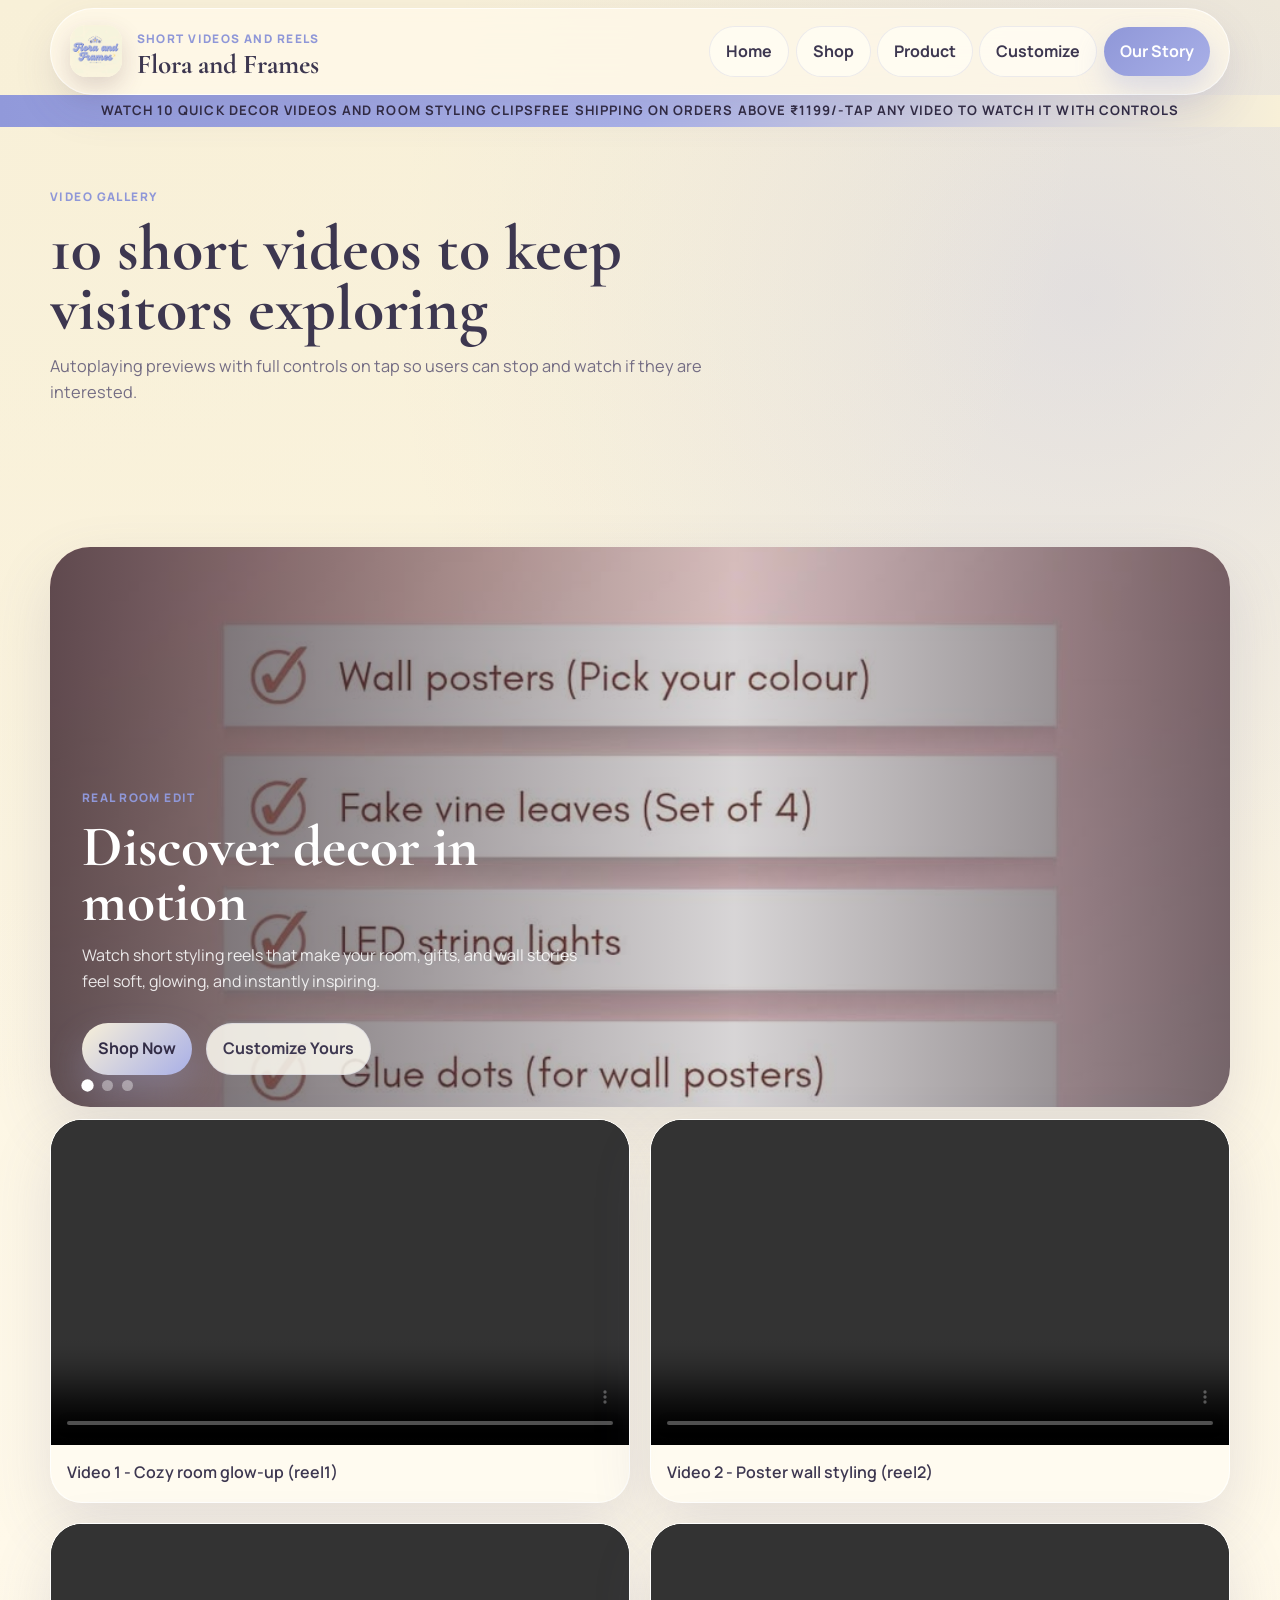
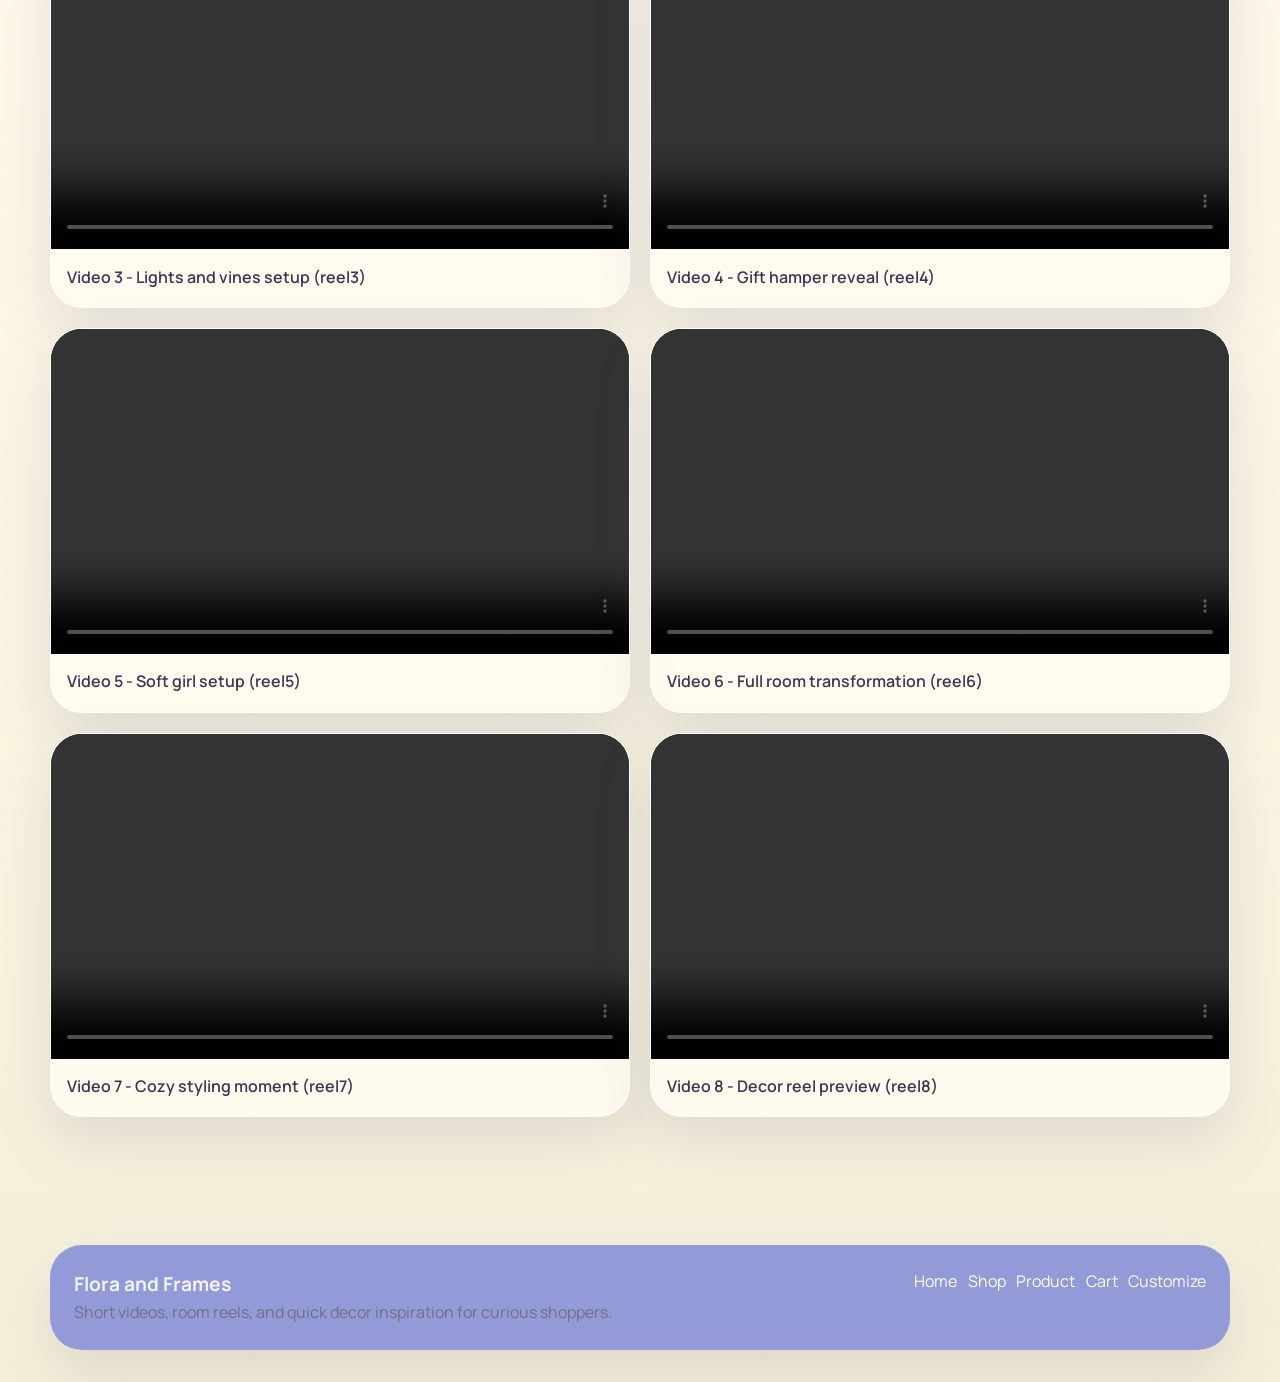
==== commit c73957df: "changes to make website responsive" ====
--- a/videos.html
+++ b/videos.html
@@ -105,18 +105,66 @@
                 src="img/product_images/decor_gifts/decor_add1.jpg"
                 alt="Rich decor gift set styling"
               />
+              <div class="hero-slide-copy">
+                <span class="eyebrow">Real room edit</span>
+                <h2>Discover decor in motion</h2>
+                <p>
+                  Watch short styling reels that make your room, gifts, and wall
+                  stories feel soft, glowing, and instantly inspiring.
+                </p>
+                <div class="hero-actions">
+                  <button class="shop-now-btn" onclick="goShop()">
+                    Shop Now
+                  </button>
+                  <button class="hero-link" onclick="goCustomize()">
+                    Customize Yours
+                  </button>
+                </div>
+              </div>
             </article>
             <article class="hero-slide">
               <img
                 src="img/product_images/wall_posters/purple_poster/purple_poster.jpg"
                 alt="Purple poster wall inspiration"
               />
+              <div class="hero-slide-copy">
+                <span class="eyebrow">Soft decor stories</span>
+                <h2>Bring room inspiration to life</h2>
+                <p>
+                  See how posters, lights, and cozy details come together in short
+                  clips you can tap and shop.
+                </p>
+                <div class="hero-actions">
+                  <button class="shop-now-btn" onclick="goShop()">
+                    Shop Now
+                  </button>
+                  <button class="hero-link" onclick="goCustomize()">
+                    Customize Yours
+                  </button>
+                </div>
+              </div>
             </article>
             <article class="hero-slide">
               <img
                 src="img/shop_images/photoframe.jpeg"
                 alt="Styled photo frame display"
               />
+              <div class="hero-slide-copy">
+                <span class="eyebrow">Browse decor</span>
+                <h2>Quick reels for instant ideas</h2>
+                <p>
+                  Tap any video to preview full decor setups and find your next
+                  room mood.
+                </p>
+                <div class="hero-actions">
+                  <button class="shop-now-btn" onclick="goShop()">
+                    Shop Now
+                  </button>
+                  <button class="hero-link" onclick="goCustomize()">
+                    Customize Yours
+                  </button>
+                </div>
+              </div>
             </article>
           </div>
           <div class="hero-slider-dots" id="hero-slider-dots"></div>
--- a/style.css
+++ b/style.css
@@ -267,7 +267,7 @@
   align-items: center;
   justify-content: space-between;
   width: min(1180px, calc(100% - 2rem));
-  margin: 1rem auto 0;
+  margin: 0.5rem auto 0;
   padding: 1rem 1.2rem;
   background: rgba(255, 249, 234, 0.78);
   border: 1px solid rgba(255, 255, 255, 0.7);
@@ -318,8 +318,8 @@
 .nav-links {
   display: flex;
   align-items: center;
-  gap: 0.75rem;
-  flex-wrap: wrap;
+  gap: 0.4rem;
+  flex-wrap: nowrap;
   justify-content: flex-end;
 }
 
@@ -421,7 +421,7 @@
 .shop-now-btn,
 .hero-link {
   border-radius: var(--radius-sm);
-  padding: 0.95rem 1.35rem;
+  padding: 0.75rem 1rem;
   cursor: pointer;
   font-weight: 700;
 }
@@ -2001,13 +2001,110 @@
 }
 
 .video-gallery {
-  padding-top: 1rem;
+  padding-top: 0;
+}
+
+.page-hero.section-shell {
+  padding-bottom: 0.5rem;
+}
+
+.page-hero.section-shell .section-heading {
+  margin-bottom: 0.6rem;
+}
+
+.video-gallery .hero-slider-shell {
+  width: 100%;
+  max-width: 1180px;
+  margin: 0 auto 0.75rem;
+}
+
+.video-gallery .hero-slide-copy {
+  left: 2rem;
+  bottom: 2rem;
+  max-width: 520px;
+}
+
+.video-gallery .hero-slide-copy h2 {
+  font-size: clamp(2.4rem, 4.5vw, 3.6rem);
+}
+
+.video-gallery .hero-slide-copy p {
+  max-width: 38rem;
+}
+
+.video-gallery .hero-actions {
+  gap: 0.9rem;
+}
+
+.video-gallery .hero-actions .hero-link {
+  display: inline-flex;
 }
 
 .video-grid {
   display: grid;
   grid-template-columns: repeat(2, minmax(0, 1fr));
   gap: 1.25rem;
+}
+
+.video-gallery-card video {
+  aspect-ratio: 16 / 9;
+  height: auto;
+  min-height: 260px;
+}
+
+.video-gallery-card h3 {
+  font-size: 1rem;
+  font-weight: 600;
+}
+
+@media (max-width: 980px) {
+  .video-grid {
+    grid-template-columns: 1fr;
+  }
+
+  .video-gallery-card video {
+    min-height: 220px;
+  }
+}
+
+@media (max-width: 640px) {
+  .video-gallery .hero-slider-shell,
+  .video-gallery .hero-slider {
+    min-height: 320px;
+  }
+
+  .video-gallery .hero-slide > img {
+    display: block;
+  }
+
+  .video-gallery .hero-slide-copy {
+    left: 1rem;
+    right: 1rem;
+    bottom: 1rem;
+    max-width: none;
+    width: auto;
+    text-align: left;
+  }
+
+  .video-gallery .hero-slide-copy h2 {
+    font-size: 2.2rem;
+  }
+
+  .video-gallery .hero-slide-copy p {
+    display: block;
+    font-size: 0.98rem;
+  }
+
+  .video-gallery .hero-actions {
+    flex-direction: column;
+    align-items: flex-start;
+  }
+
+  .video-gallery .hero-actions .shop-now-btn,
+  .video-gallery .hero-actions .hero-link {
+    width: 100%;
+    min-width: 0;
+  }
 }
 
 .video-gallery-card h3 {
